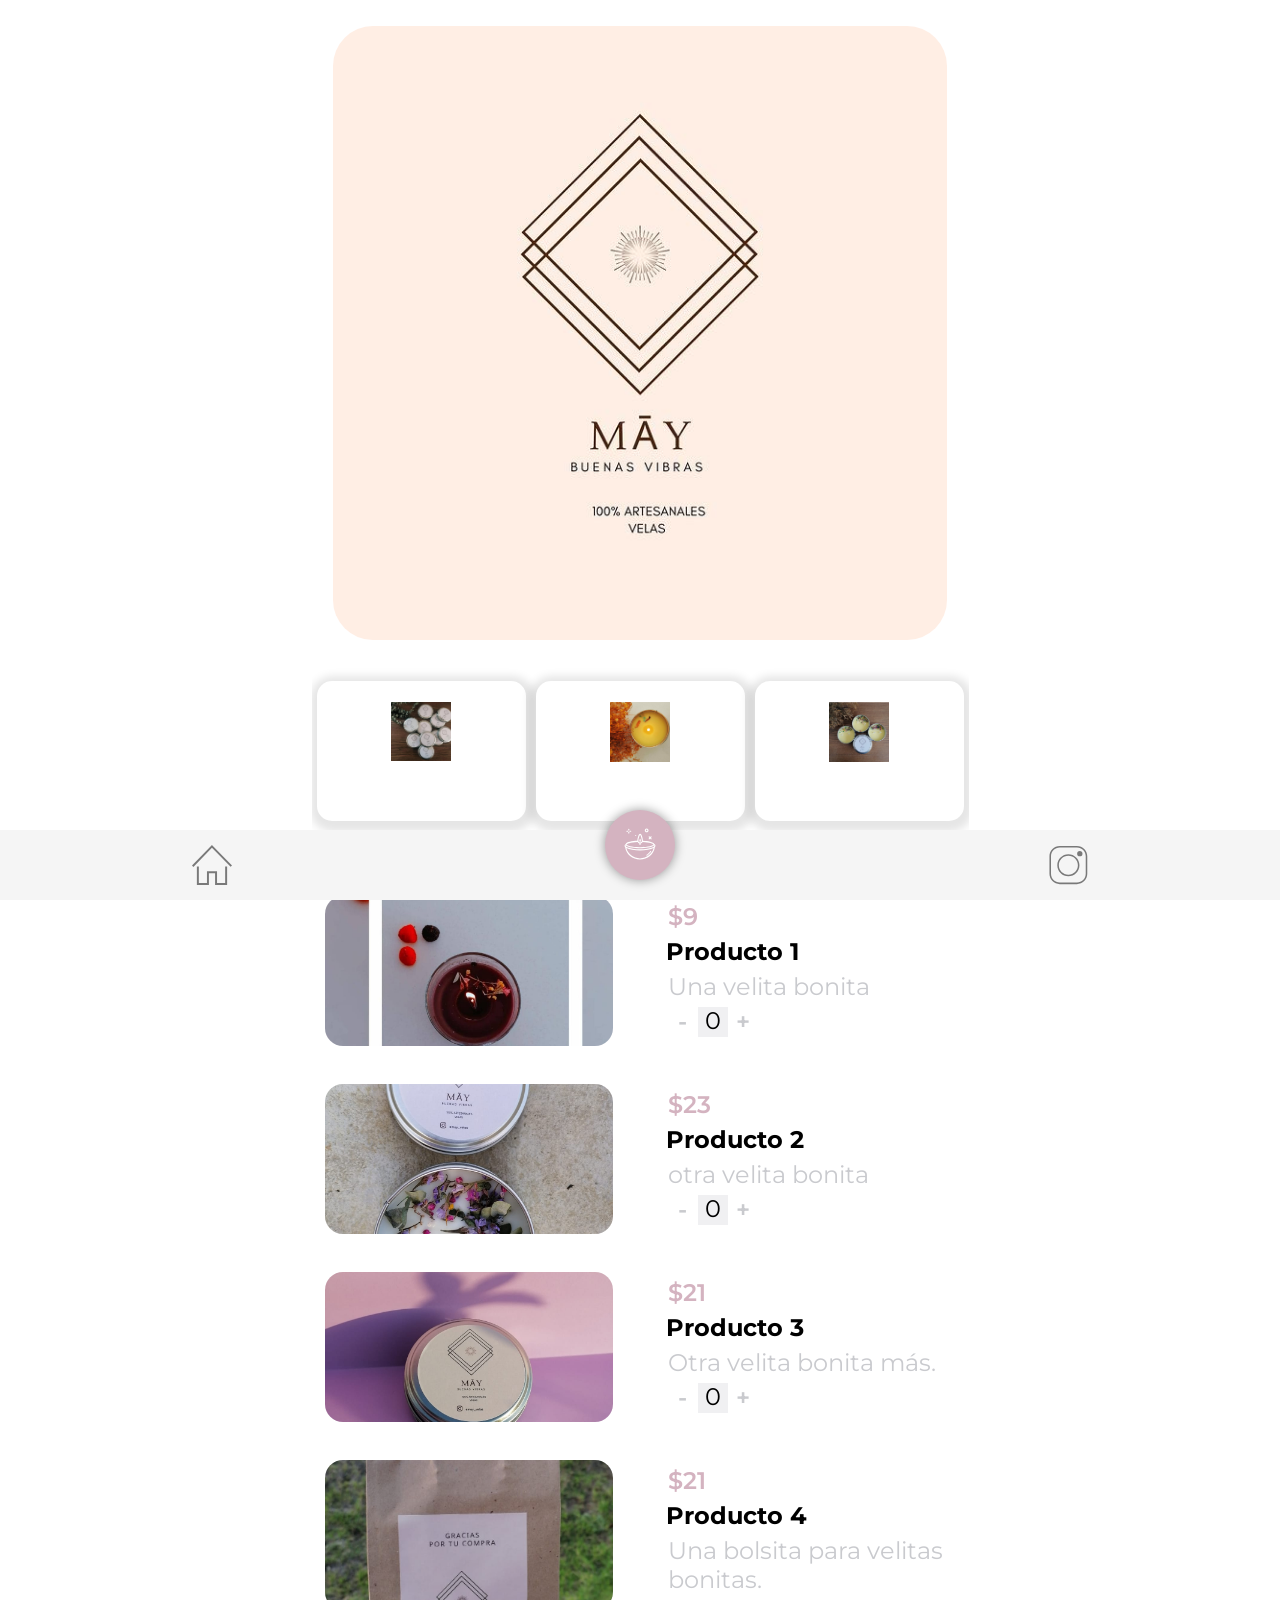
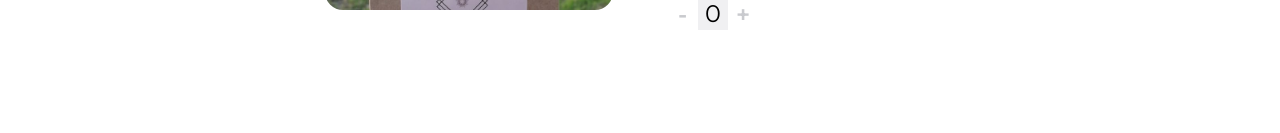
==== index.html @ f571882a "Se cambiaron iconos de muestra por los que hizo alexandra." ====
<!DOCTYPE html>
<html lang="es">

<head>
    <meta charset="utf-8">
    <link rel="stylesheet" href="styles.css">
    <link rel="stylesheet" href="styles2.css">
    <meta name="viewport" content="width=device-width, initial-scale=1.0">
    <title>MAY_VELAS</title>
</head>

<body>
    <div class="body1" style="display: block;">
        <header class="logoHeader">
            <img class="logo" src="./Images/logo.png" alt="logo">
        </header>

        <main class="main-body1">
            <div class="categorias"></div>

            <div class="platos"></div>

        </main>

        <footer class="footer-body1">
            <button class="icoFooter" onclick="reinicio()"><img src="./Images/home.svg"></button>
            <button class="icoSend" onclick="enviarCarrito()" alt="Iconos diseñados por Darius Dan"><img src="./Images/velon.svg"></button>
            <a href="https://www.instagram.com/may_velas/" target="_blank"><button class="icoFooter" ><img src="./Images/IG.svg"></button></a>



        </footer>
    </div>



    <div class="body2" style="display: none;">
        <header class="header-body2">

            <button class="back" onclick="retorno()"> <img class="return"  src="./Images/return.svg"> </button>
            <button class="del" onclick="vaciarArray()">
            <img class="basura" src="./Images/garbage.svg"></button>

        </header>
        <main>

            <div class="platos2"></div>
        </main>

        <footer class="footerCarrito">
            <div class="total">
                <div class="text">
                    <p>Subtotal</p>
                    <p>Tax % Fees</p>
                    <p>Delivery</p>
                    <p>TOTAL</p>
                </div>

                <div class="subtotal">
                    <p class="subtotalPrecio">0</p>
                    <p class="impuestos">0</p>
                    <p class="delivery">2.00 €</p>
                    <p class="totalPrecio">0</p>
                </div>

                <button class="envio" onclick="enviarPedido()">Enviar pedido</button>

            </div>
        </footer>
    </div>

    <script src="cat.js"></script>
    <script src="platos.js"></script>
    <script src="filtrado.js"></script>
    <script src="desglosePrecio.js"></script>
    <script src="contador.js"></script>
    <script src="cambiarPantalla.js"></script>
    <script src="pintarCarrito.js"></script>




</body>

</html>
---- styles.css ----
@import url("https://fonts.googleapis.com/css2?family=Montserrat:wght@400;500;600&display=swap");

/* font-family: 'Montserrat', sans-serif; */

* {
    font-family: "Montserrat", sans-serif;
    margin: 0;
    padding: 0;
}

body {
    background-color: #FFFFFF;
}

header {
    display: flex;
    justify-content: center;
    background-color: #FFFFFF;
}

.logoHeader {
    display: flex;
    justify-content: center;
}

main {
    background-color: #FFFFFF;
}

.logo {
    width: 50%;
    height: auto;
    border-radius: 40px;
}

.menuImg {
    width: 10vw;
    height: auto;
}

.menu {
    border: none;
    background-color: transparent;
    cursor: pointer;
}

.subButton {
    display: none;
}

p {
    color: #c9cace;
}

h1 {
    padding-left: 5%;
}

.slogan {
    padding-left: 5%;
}

nav {
    padding-right: 5%;
}

.categorias {
    display: flex;
    justify-content: space-between;
    width: 100vw;
    height: 190px;
    overflow-x: auto;
    overflow-y: hidden;
    white-space: nowrap;
    padding: 10px 0;
    top: 0%;
    background-color: #FFFFFF;
}

.categorias::-webkit-scrollbar {
    display: none;
}

.contenedorCategorias {
    width: 115px;
    height: 150px;
    border-radius: 15px;
    background-color: white;
    box-shadow: 1px 3px 8px 8px rgba(0, 0, 0, 0.1);
    margin: 5px;
    display: inline-grid;
    cursor: pointer;
    text-align: center;
    justify-content: center;
    align-items: center;
}

.contenedorCategoriasClick {
    width: 120px;
    height: 155px;
    border-radius: 15px;
    background-color: white;
    box-shadow: 1px 3px 9px 9px #D4B3C0;
    margin: 5px;
    display: inline-grid;
    cursor: pointer;
    text-align: center;
}

.contenedorCategoriasImg {
    width: 100%;
    height: auto;
    justify-self: center;
    align-self: center;
}

.container-img {
    width: 99px;
    height: 99px;
    object-fit: contain;
    border-radius: 10px;
    overflow: hidden;
}

.textoCategorias {
    color: black;
    font-size: 70%;
    font-weight: 500;
    line-height: 50%;
    margin: 0px;
}

.textoCategoriasClick {
    color: #c7adb7ef;
    font-size: 80%;
    font-weight: 500;
    line-height: 50%;
    margin: 0px;
    font-style: bold;
}

.price {
    color: #D4B3C0;
    font-weight: 600;
}

.platos {
    width: auto;
    padding-bottom: 65px;
}

.platos::-webkit-scrollbar {
    display: none;
}

.infoPlatos {
    display: flex;
    flex-direction: row;
    flex-wrap: nowrap;
    padding-left: 5%;
}

.infoPlatos img {
    width: 118px;
    height: 123px;
    border-radius: 18px;
    object-fit: cover;
    cursor: pointer;
}

.infoDetalle {
    margin-left: 7%;
}

.infoDetalle p {
    margin: 6px;
}

h4 {
    margin: 4px;
}

.counter {
    display: flex;
    flex-direction: row;
    flex-wrap: nowrap;
    padding-left: 6px;
}

.counter button {
    width: 30px;
    height: 30px;
    border: none;
    background-color: white;
    color: #c9cace;
    margin: 0px;
    padding: 0px;
    font-weight: 600;
    cursor: pointer;
}

.counterLeft {
    border-radius: 2px 0px 0px 2px;
}

.counterRight {
    border-radius: 0px 2px 2px 0px;
}

.counter p {
    width: 30px;
    height: 30px;
    background-color: #f0f0f2;
    color: black;
    margin: 0px;
    text-align: center;
    line-height: 28px;
}

footer {
    display: flex;
    justify-content: space-around;
    width: 100%;
    height: auto;
    align-items: center;
    background-color: whitesmoke;
    position: fixed;
    bottom: 0px;
}

button {
    outline: none;
}

.icoFooter {
    display: flex;
    background-color: transparent;
    border: none;
    cursor: pointer;
    padding: 10px;
}

.icoFooter img {
    width: 40px;
    opacity: 0.5;
}

.icoSend {
    width: 70px;
    height: 70px;
    border-radius: 50%;
    border: none;
    background-color: #D4B3C0;
    box-shadow: 0px 0px 11px rgba(0, 0, 0, 0.4);
    cursor: pointer;
    position: relative;
    top: -20px;
}

.icoSend img {
    width: 40px;
    filter: invert();
}

.main-body1 {
    margin-bottom: 20px;
}

@media screen and (min-width: 768px) {
    main {
        display: flex;
        justify-content: center;
        flex-direction: column;
    }
    header {
        justify-content: center;
    }
    .menu {
        display: none;
    }
    h1 {
        padding: 1%;
        text-align: center;
    }
    .slogan {
        padding: 1%;
        text-align: center;
    }
    .categorias {
        width: auto;
        margin: auto;
    }
    .contenedorCategorias {
        width: 209px;
        height: 140px;
    }
    .contenedorCategorias img {
        width: 60%;
        padding-top: 1%;
    }
    .contenedorCategorias p {
        font-size: 117%;
    }
    .infoDetalle {
        width: 36%;
    }
    .infoDetalle p {
        font-size: 1.5em;
    }
    .infoDetalle h4 {
        font-size: 1.5em;
    }
    .platos {
        width: 100%;
    }
    .infoPlatos {
        justify-content: center;
    }
    .infoPlatos img {
        width: 310px;
        height: 150px;
    }
    .counter button {
        width: 40px;
        height: 40px;
        font-size: 1.5em;
    }
    .counter p {
        width: 40px;
        height: 40px;
        line-height: 40px;
    }
}
---- styles2.css ----
@import url('https://fonts.googleapis.com/css2?family=Montserrat:wght@400;500;600&display=swap');

/* font-family: 'Montserrat', sans-serif; */

* {
    font-family: 'Montserrat', sans-serif;
    margin: 0;
    padding: 0;
}

body {
    background-color: #FFFFFF;
}

header {
    display: flex;
    flex-direction: row;
    justify-content: space-between;
    padding: 2%;
}

.header-body2 {
    background-color: whitesmoke;
}

.separador-header {
    background-color: #FFFFFF;
    width: 100%;
    height: 20px;
}

.back {
    display: flex;
    justify-content: center;
    align-items: center;
    width: 10px;
    height: auto;
    border: none;
    background-color: #F0F0F2;
    border-radius: 2px;
    margin-left: 20px;
}

.return {
    width: 40px;
}

.flech {
    width: 80%;
    height: auto;
}

.del {
    display: flex;
    justify-content: center;
    align-items: center;
    width: 40px;
    height: 40px;
    border: none;
    background-color: transparent;
    margin-right: 20px;
}

.basura {
    width: 40px;
    height: auto;
}

h3 {
    padding: 5%;
}

.price {
    color: #D4B3C0;
    font-weight: 600;
}

.platos2 {
    width: auto;
    height: 60vh;
    overflow: scroll;
    background-color: #FFFFFF;
}

.platos2::-webkit-scrollbar {
    display: none;
}

.infoPlatos {
    display: flex;
    flex-direction: row;
    flex-wrap: nowrap;
    margin-bottom: 2vh;
    padding-left: 5%;
    margin-top: 20px;
}

.image {
    width: 118px;
    height: 123px;
    border-radius: 18px;
    object-fit: cover;
    cursor: pointer;
}

.infoDetalle {
    margin-left: 7%;
}

.infoDetalle p {
    margin: 6px;
}

h4 {
    margin: 4px;
}

.counter {
    display: flex;
    flex-direction: row;
    flex-wrap: nowrap;
    padding-left: 6px;
}

.counter button {
    width: 30px;
    height: 30px;
    border: none;
    background-color: white;
    color: #C9CACE;
    margin: 0px;
    padding: 0px;
    font-weight: 600;
    cursor: pointer;
}

.counterLeft {
    border-radius: 2px 0px 0px 2px;
}

.counterRight {
    border-radius: 0px 2px 2px 0px;
}

.counter p {
    width: 30px;
    height: 30px;
    background-color: #F0F0F2;
    color: black;
    margin: 0px;
    text-align: center;
    line-height: 28px;
}

footer {
    position: fixed;
    bottom: 0;
}

.total {
    display: flex;
    flex-direction: row;
    flex-wrap: wrap;
    width: 100%;
    height: 30vh;
    background-color: #D4B3C0;
    border-radius: 33px 33px 0px 0px;
    justify-content: space-around;
    align-content: center;
}

.text {
    display: flex;
    flex-direction: column;
    align-items: center;
    width: 50vw;
}

.text p {
    height: auto;
    color: #FFFFFF;
    opacity: (0.5);
}

.subtotal {
    display: flex;
    flex-direction: column;
    align-items: center;
    width: 50vw;
}

.subtotal p {
    height: auto;
    color: #FFFFFF;
    font-weight: 600;
}

.envio {
    width: 70%;
    height: 20%;
    border-radius: 10px;
    background-color: white;
    border: none;
    font-weight: 600;
    color: black;
    margin-top: 10%;
}

.footerCarrito {
    position: sticky;
}

@media screen and (min-width:768px) {
    .image {
        width: 250px;
    }
    h3 {
        text-align: center;
    }
    .platos {
        display: flex;
        flex-direction: column;
        align-items: center;
    }
    .infoDetalle {
        width: 30vw;
    }
}
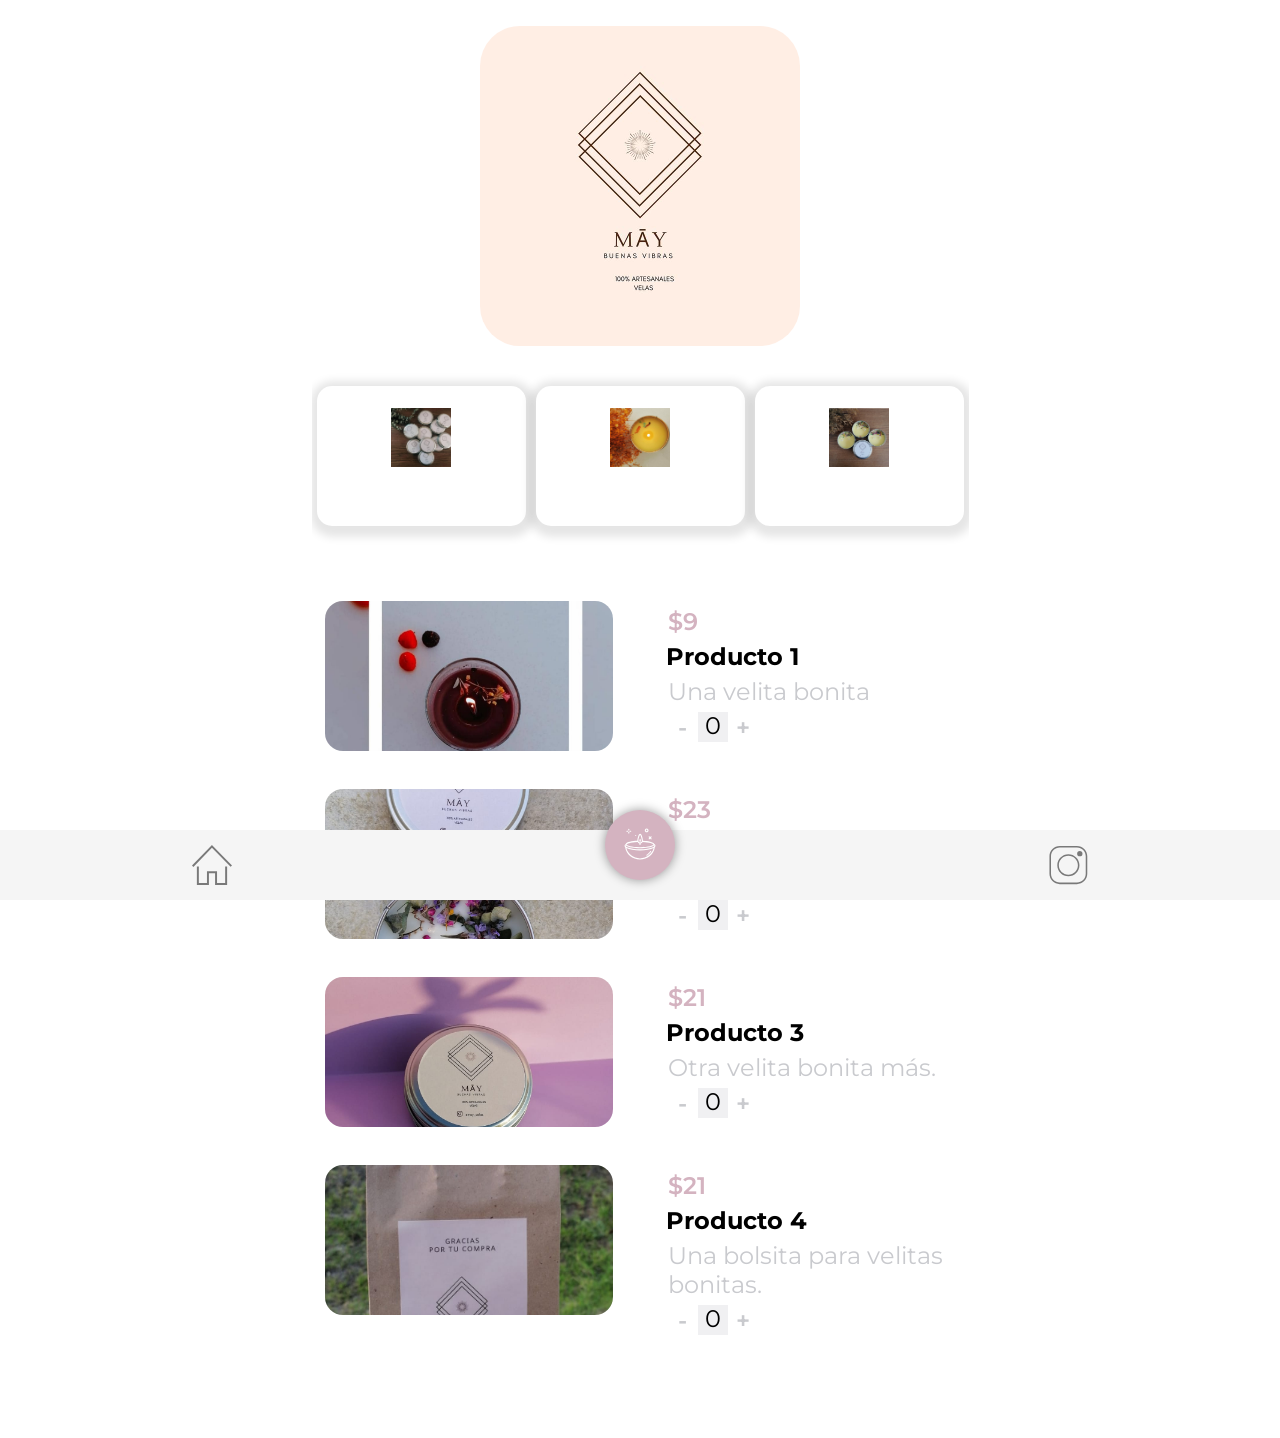
==== commit dc906131: "Se creó un contenedor para el logo para solucionar el problema del tamaño en navegadores estandar." ====
--- a/index.html
+++ b/index.html
@@ -12,7 +12,7 @@
 <body>
     <div class="body1" style="display: block;">
         <header class="logoHeader">
-            <img class="logo" src="./Images/logo.png" alt="logo">
+            <div class="contenedorLogo"><img class="logo" src="./Images/logo.png" alt="logo"></div>
         </header>
 
         <main class="main-body1">
@@ -38,8 +38,7 @@
         <header class="header-body2">
 
             <button class="back" onclick="retorno()"> <img class="return"  src="./Images/return.svg"> </button>
-            <button class="del" onclick="vaciarArray()">
-            <img class="basura" src="./Images/garbage.svg"></button>
+            <button class="del" onclick="vaciarArray()"> <img class="basura" src="./Images/garbage.svg"></button>
 
         </header>
         <main>
--- a/styles.css
+++ b/styles.css
@@ -19,6 +19,11 @@
 }
 
 .logoHeader {
+    display: flex;
+    justify-content: center;
+}
+
+.contenedorLogo {
     display: flex;
     justify-content: center;
 }
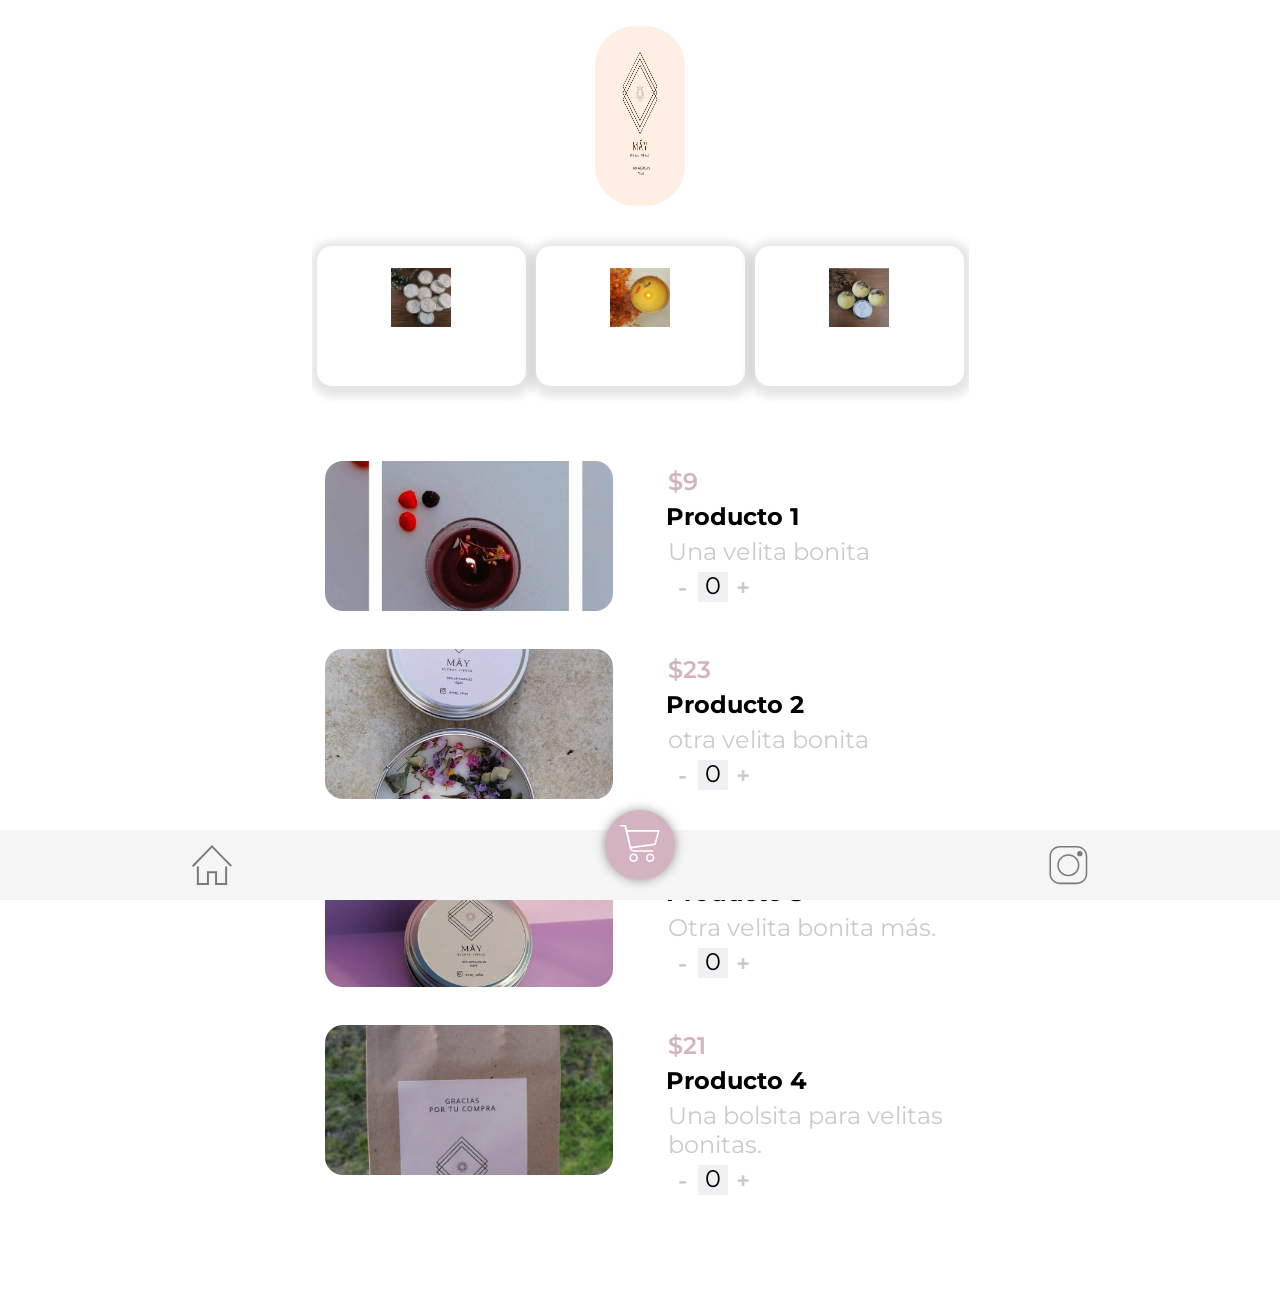
==== commit 222d35c2: "Se cambió el ícono de comprar, se cambió también el ícono de retorno." ====
--- a/index.html
+++ b/index.html
@@ -24,7 +24,7 @@
 
         <footer class="footer-body1">
             <button class="icoFooter" onclick="reinicio()"><img src="./Images/home.svg"></button>
-            <button class="icoSend" onclick="enviarCarrito()" alt="Iconos diseñados por Darius Dan"><img src="./Images/velon.svg"></button>
+            <button class="icoSend" onclick="enviarCarrito()" alt="Iconos diseñados por Darius Dan"><img src="./Images/cart.svg"></button>
             <a href="https://www.instagram.com/may_velas/" target="_blank"><button class="icoFooter" ><img src="./Images/IG.svg"></button></a>
 
 
@@ -37,7 +37,7 @@
     <div class="body2" style="display: none;">
         <header class="header-body2">
 
-            <button class="back" onclick="retorno()"> <img class="return"  src="./Images/return.svg"> </button>
+            <button class="back" onclick="retorno()"> <img class="return"  src="./Images/home.svg"> </button>
             <button class="del" onclick="vaciarArray()"> <img class="basura" src="./Images/garbage.svg"></button>
 
         </header>
--- a/styles.css
+++ b/styles.css
@@ -26,6 +26,7 @@
 .contenedorLogo {
     display: flex;
     justify-content: center;
+    height: 180px;
 }
 
 main {
--- a/styles2.css
+++ b/styles2.css
@@ -42,7 +42,7 @@
 }
 
 .return {
-    width: 40px;
+    width: 50px;
 }
 
 .flech {
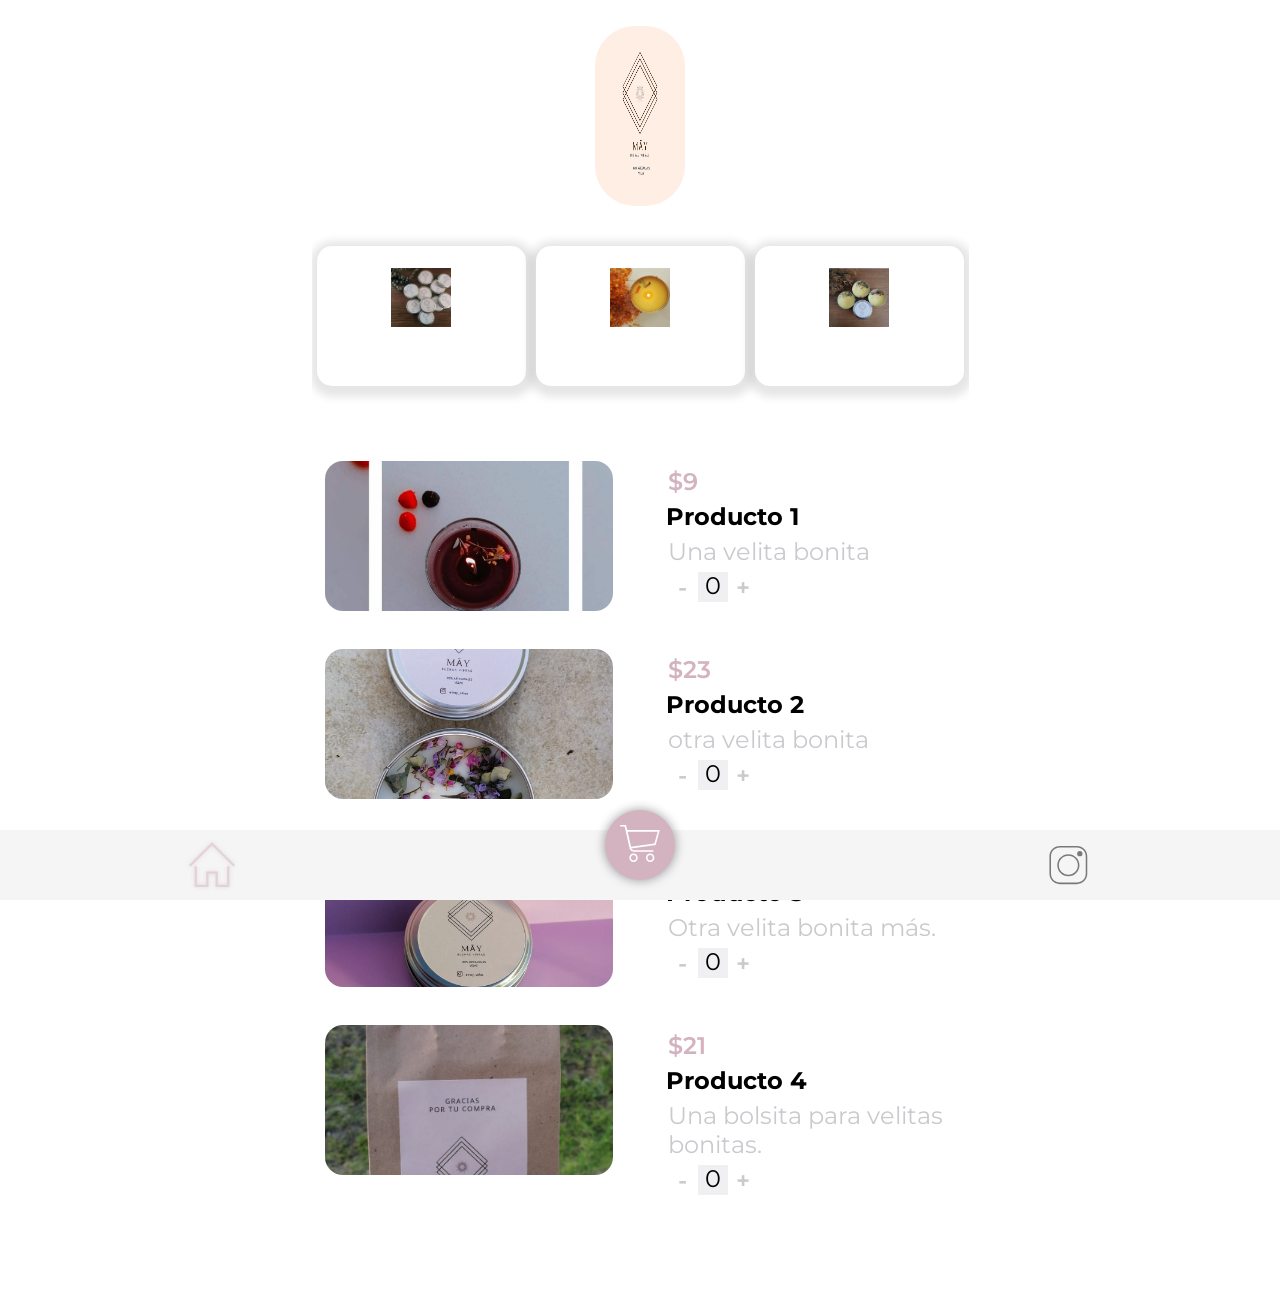
==== commit 7a59f9de: "Se añadió el formulario en donde el cliente ingresa datos como el correo electrónico, dirección, y c" ====
--- a/index.html
+++ b/index.html
@@ -23,7 +23,7 @@
         </main>
 
         <footer class="footer-body1">
-            <button class="icoFooter" onclick="reinicio()"><img src="./Images/home.svg"></button>
+            <button class="icoFooter" onclick="reinicio()"><img class="homeSeleccionado" src="./Images/home.svg"></button>
             <button class="icoSend" onclick="enviarCarrito()" alt="Iconos diseñados por Darius Dan"><img src="./Images/cart.svg"></button>
             <a href="https://www.instagram.com/may_velas/" target="_blank"><button class="icoFooter" ><img src="./Images/IG.svg"></button></a>
 
@@ -46,6 +46,18 @@
             <div class="platos2"></div>
         </main>
 
+        <div class="cajaFormulario" style="display: none;">
+            <form id="formID" method="get">
+                <p class="txtForm"><input type="text" name="nombre" placeholder="Nombres y apellidos" id="nombre"></p>
+                <p class="txtForm"><input type="text" name="mail" placeholder="Mail"></p>
+                <p class="txtForm"><input type="text" name="direccion" placeholder="Dirección de envío" id="direccion"></p>
+                <p class="txtForm"><textarea class="commentForm" type="text" name="comentarios" placeholder="Comentarios adicionales" id="comentario"></textarea></p>
+                <p>
+                    <input class="btnForm" type="submit" value="Enviar" onclick="enviarPedido()">&nbsp; &nbsp; &nbsp;
+                    <input class="btnForm" type="reset" value="Cancelar" onclick="cancelarPedido()">
+                </p>
+            </form>
+        </div>
         <footer class="footerCarrito">
             <div class="total">
                 <div class="text">
@@ -62,7 +74,7 @@
                     <p class="totalPrecio">0</p>
                 </div>
 
-                <button class="envio" onclick="enviarPedido()">Enviar pedido</button>
+                <button class="envio" onclick="continuarPedido()">Continuar Compra</button>
 
             </div>
         </footer>
--- a/styles.css
+++ b/styles.css
@@ -268,6 +268,11 @@
     filter: invert();
 }
 
+.homeSeleccionado {
+    filter: invert(100%) sepia(98%) saturate(829%) hue-rotate(288deg) brightness(87%) contrast(84%) drop-shadow(0.1px 0.1px 2px #D4B3C0);
+    transform: scale(1.15)
+}
+
 .main-body1 {
     margin-bottom: 20px;
 }
--- a/styles2.css
+++ b/styles2.css
@@ -210,6 +210,71 @@
     position: sticky;
 }
 
+.cajaFormulario {
+    background: linear-gradient( rgba(212, 179, 192, 0.3), rgba(255, 255, 255, 0.1));
+    backdrop-filter: blur(10px);
+    position: fixed;
+    top: 50%;
+    left: 50%;
+    width: 90vw;
+    height: 120vw;
+    transform: translate(-50%, -50%);
+    z-index: 2;
+    border: 1.8px ridge rgba(255, 255, 255, 0.3);
+    border-radius: 30px;
+    display: flex;
+    align-items: center;
+}
+
+#formID {
+    display: flex;
+    flex-direction: column;
+    flex-wrap: nowrap;
+    align-items: center;
+    margin: auto;
+}
+
+.txtForm {
+    padding-bottom: 12%;
+}
+
+input[type=text] {
+    border: none;
+    background-color: white;
+    border-radius: 6px;
+    width: 16rem;
+    height: 1.5rem;
+    padding-left: 5%;
+}
+
+input[type=text]::placeholder {
+    text-align: top;
+    color: #D4B3C0;
+}
+
+.commentForm {
+    height: 6rem;
+    width: 16rem;
+    border: none;
+    border-radius: 6px;
+    padding-left: 5%;
+    padding-right: 5%;
+}
+
+textarea::placeholder {
+    color: #D4B3C0;
+}
+
+.btnForm {
+    background-color: #D4B3C0;
+    border: none;
+    color: white;
+    border-radius: 6px;
+    width: 6rem;
+    height: 2.5rem;
+    filter: drop-shadow(2px 2px 6px white);
+}
+
 @media screen and (min-width:768px) {
     .image {
         width: 250px;
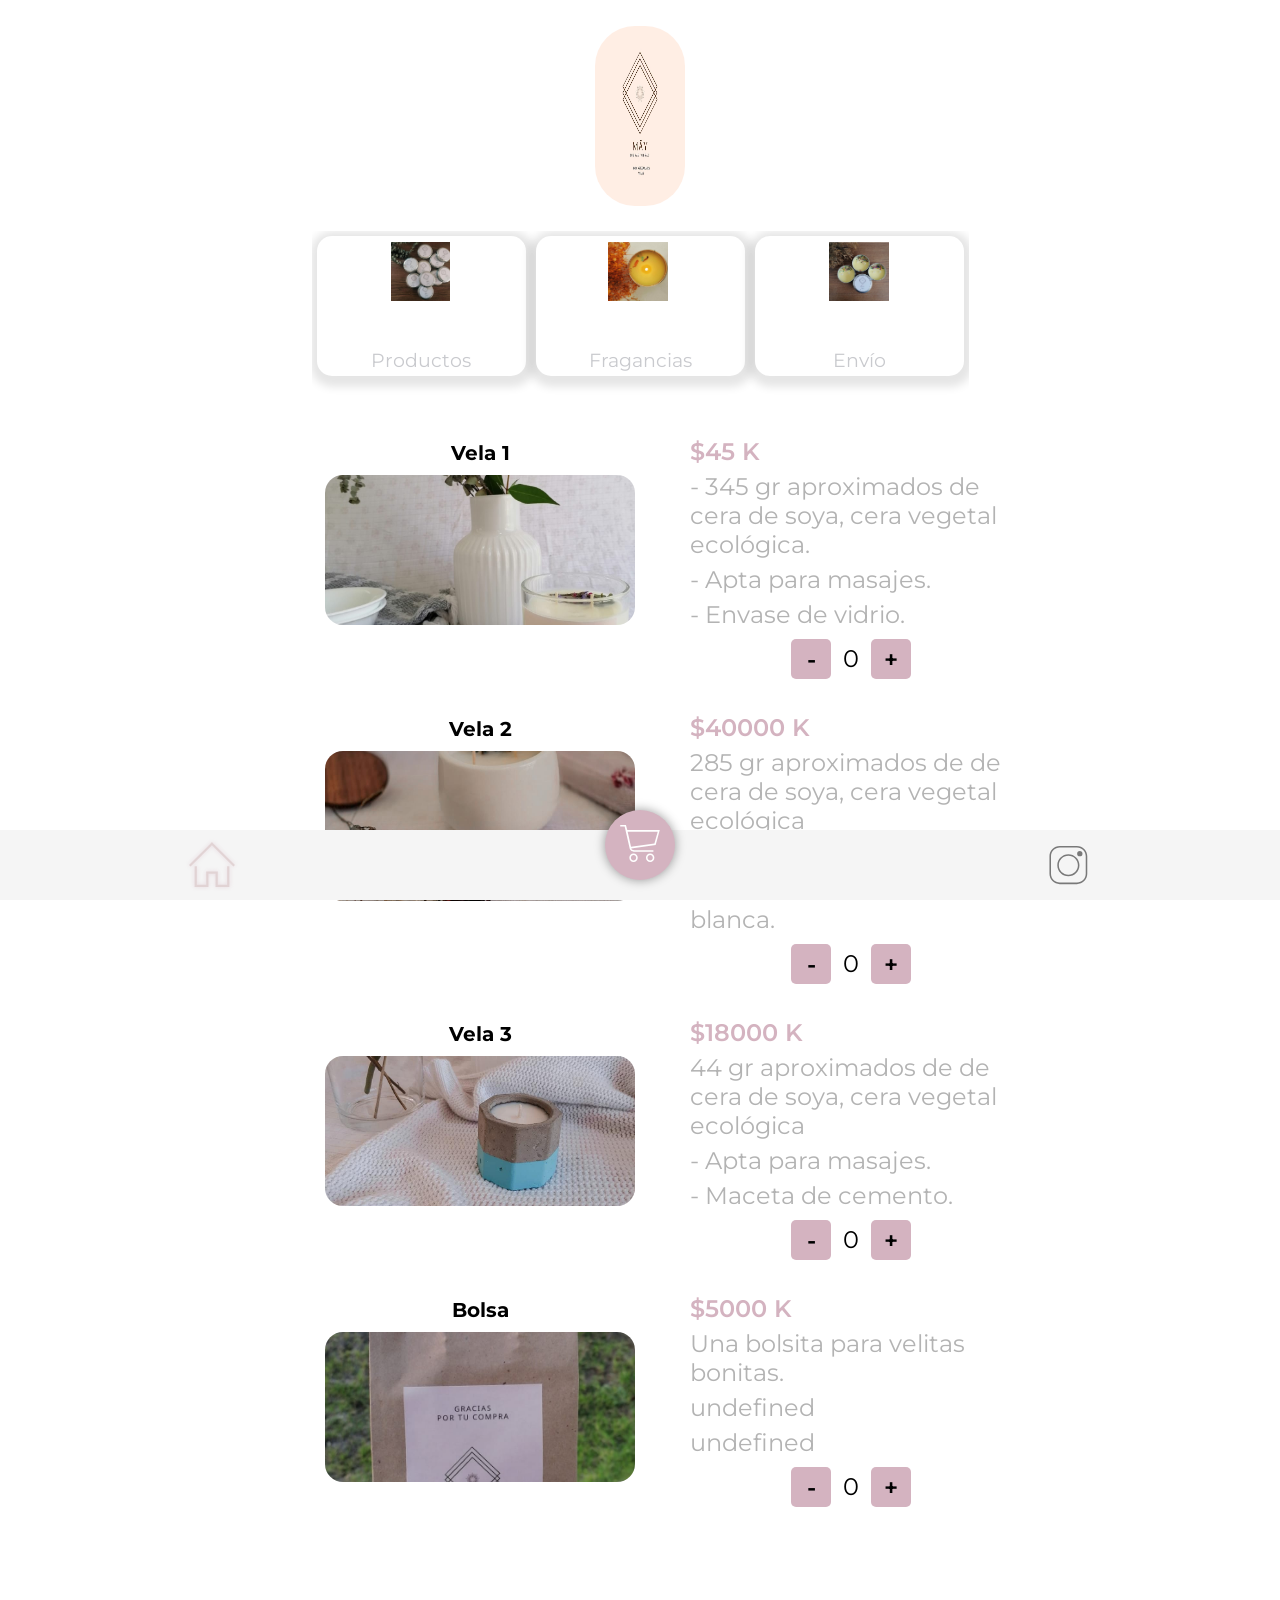
==== commit 1e66ab2c: "Se cambió la forma de mostrar los precios, y el símbolo de euro por el de peso." ====
--- a/index.html
+++ b/index.html
@@ -51,7 +51,7 @@
                 <p class="txtForm"><input type="text" name="nombre" placeholder="Nombres y apellidos" id="nombre"></p>
                 <p class="txtForm"><input type="text" name="mail" placeholder="Mail"></p>
                 <p class="txtForm"><input type="text" name="direccion" placeholder="Dirección de envío" id="direccion"></p>
-                <p class="txtForm"><textarea class="commentForm" type="text" name="comentarios" placeholder="Comentarios adicionales" id="comentario"></textarea></p>
+                <p class="txtForm"><textarea class="commentForm" type="text" name="comentarios" placeholder="Dinos aquí tu frangancia" id="comentario"></textarea></p>
                 <p>
                     <input class="btnForm" type="submit" value="Enviar" onclick="enviarPedido()">&nbsp; &nbsp; &nbsp;
                     <input class="btnForm" type="reset" value="Cancelar" onclick="cancelarPedido()">
@@ -70,7 +70,6 @@
                 <div class="subtotal">
                     <p class="subtotalPrecio">0</p>
                     <p class="impuestos">0</p>
-                    <p class="delivery">2.00 €</p>
                     <p class="totalPrecio">0</p>
                 </div>
 
--- a/styles.css
+++ b/styles.css
@@ -78,7 +78,6 @@
     overflow-x: auto;
     overflow-y: hidden;
     white-space: nowrap;
-    padding: 10px 0;
     top: 0%;
     background-color: #FFFFFF;
 }
@@ -148,6 +147,7 @@
 .price {
     color: #D4B3C0;
     font-weight: 600;
+    font-size: 20px;
 }
 
 .platos {
@@ -174,6 +174,13 @@
     cursor: pointer;
 }
 
+.contenedorImagenProductos {
+    height: auto;
+    display: flex;
+    align-items: center;
+    flex-direction: column;
+}
+
 .infoDetalle {
     margin-left: 7%;
 }
@@ -186,23 +193,31 @@
     margin: 4px;
 }
 
+.nombreProducto {
+    margin-top: 10px;
+    margin-bottom: 10px;
+    font-size: 20px;
+}
+
 .counter {
     display: flex;
+    justify-content: center;
     flex-direction: row;
     flex-wrap: nowrap;
-    padding-left: 6px;
+    margin-top: 10px;
 }
 
 .counter button {
-    width: 30px;
-    height: 30px;
+    width: 35px;
+    height: 35px;
     border: none;
-    background-color: white;
-    color: #c9cace;
+    background-color: #D4B3C0;
+    color: black;
     margin: 0px;
     padding: 0px;
     font-weight: 600;
     cursor: pointer;
+    border-radius: 5px;
 }
 
 .counterLeft {
@@ -216,11 +231,17 @@
 .counter p {
     width: 30px;
     height: 30px;
-    background-color: #f0f0f2;
     color: black;
     margin: 0px;
     text-align: center;
     line-height: 28px;
+    display: flex;
+    justify-content: center;
+    align-items: center;
+}
+
+.descripciones {
+    color: #b3b3b3;
 }
 
 footer {
@@ -274,7 +295,7 @@
 }
 
 .main-body1 {
-    margin-bottom: 20px;
+    margin-bottom: 10px;
 }
 
 @media screen and (min-width: 768px) {
--- a/styles2.css
+++ b/styles2.css
@@ -92,7 +92,19 @@
     flex-wrap: nowrap;
     margin-bottom: 2vh;
     padding-left: 5%;
-    margin-top: 20px;
+    margin-top: 10px;
+}
+
+.contenedorImagenProductos {
+    height: auto;
+    display: flex;
+    align-items: center;
+    flex-direction: column;
+}
+
+.nombreProducto {
+    margin-top: 10px;
+    margin-bottom: 10px;
 }
 
 .image {
@@ -101,55 +113,6 @@
     border-radius: 18px;
     object-fit: cover;
     cursor: pointer;
-}
-
-.infoDetalle {
-    margin-left: 7%;
-}
-
-.infoDetalle p {
-    margin: 6px;
-}
-
-h4 {
-    margin: 4px;
-}
-
-.counter {
-    display: flex;
-    flex-direction: row;
-    flex-wrap: nowrap;
-    padding-left: 6px;
-}
-
-.counter button {
-    width: 30px;
-    height: 30px;
-    border: none;
-    background-color: white;
-    color: #C9CACE;
-    margin: 0px;
-    padding: 0px;
-    font-weight: 600;
-    cursor: pointer;
-}
-
-.counterLeft {
-    border-radius: 2px 0px 0px 2px;
-}
-
-.counterRight {
-    border-radius: 0px 2px 2px 0px;
-}
-
-.counter p {
-    width: 30px;
-    height: 30px;
-    background-color: #F0F0F2;
-    color: black;
-    margin: 0px;
-    text-align: center;
-    line-height: 28px;
 }
 
 footer {
@@ -212,7 +175,7 @@
 
 .cajaFormulario {
     background: linear-gradient( rgba(212, 179, 192, 0.3), rgba(255, 255, 255, 0.1));
-    backdrop-filter: blur(10px);
+    backdrop-filter: blur(20px);
     position: fixed;
     top: 50%;
     left: 50%;
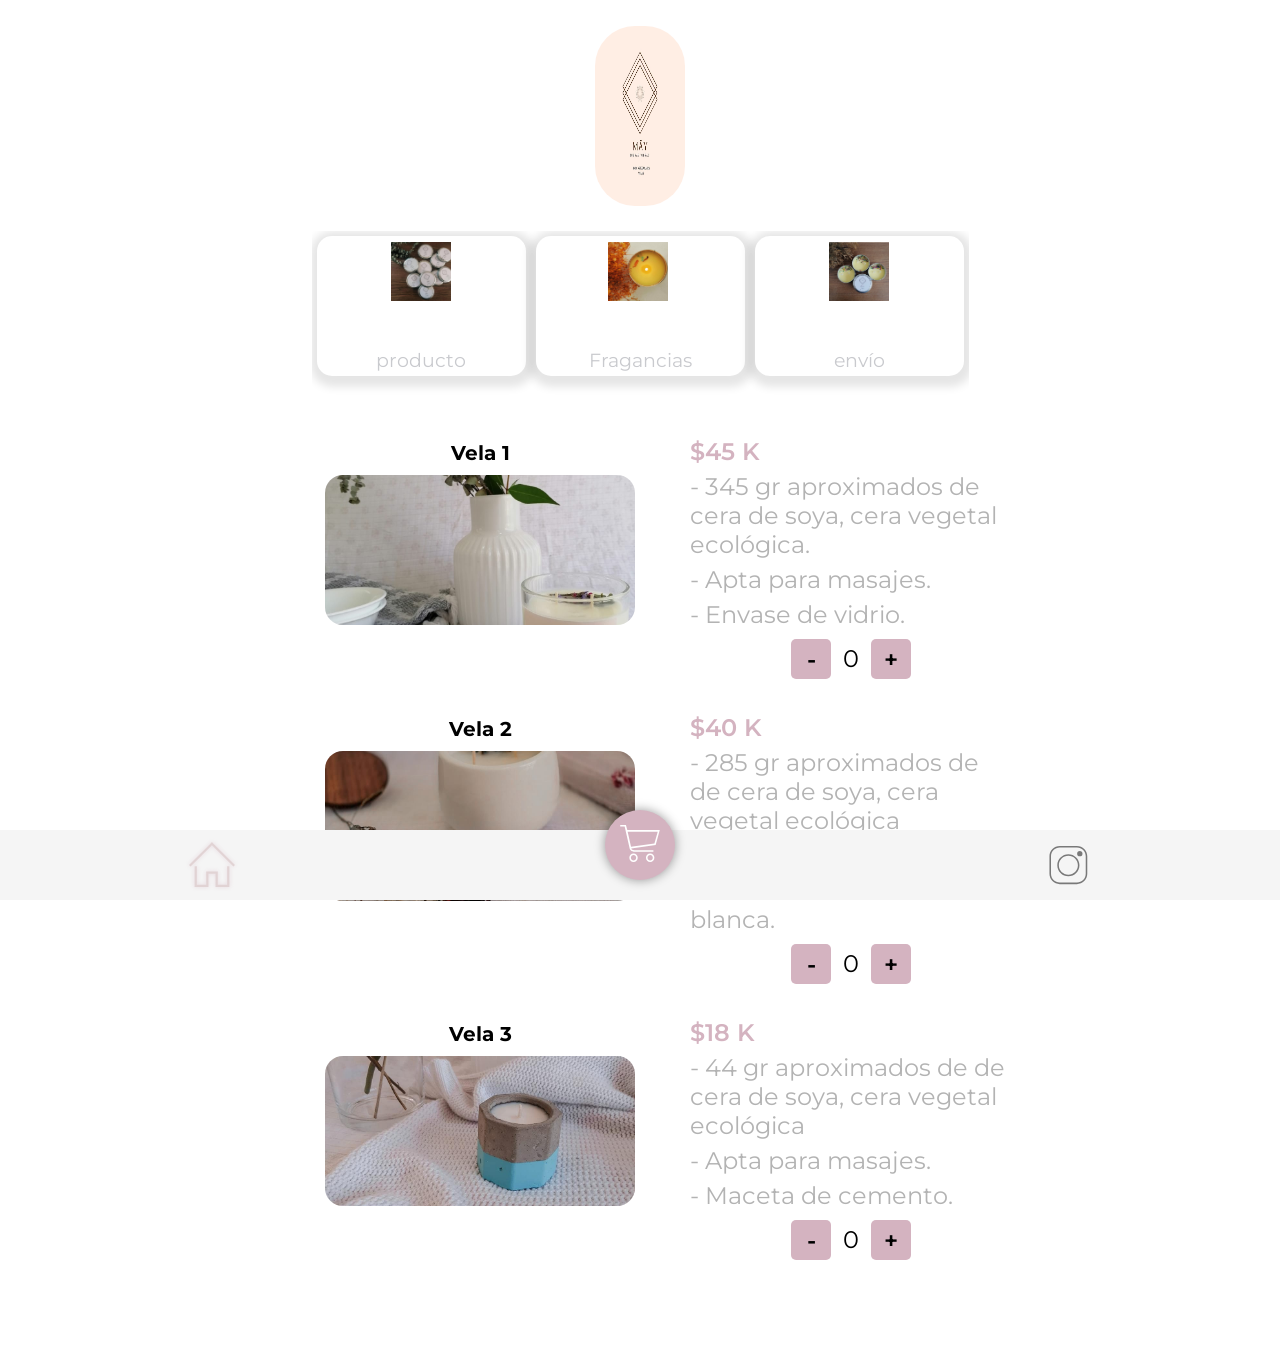
==== commit e743c0ab: "Se le puso un anchor al botón enviar para probar si se sluciona el problema ue hay en instagram." ====
--- a/index.html
+++ b/index.html
@@ -53,7 +53,11 @@
                 <p class="txtForm"><input type="text" name="direccion" placeholder="Dirección de envío" id="direccion"></p>
                 <p class="txtForm"><textarea class="commentForm" type="text" name="comentarios" placeholder="Dinos aquí tu frangancia" id="comentario"></textarea></p>
                 <p>
-                    <input class="btnForm" type="submit" value="Enviar" onclick="enviarPedido()">&nbsp; &nbsp; &nbsp;
+                    <a href="javascript:window.open('https://api.whatsapp.com/send/?phone=34662214099&text=_hola_mundo&app_absent=0' );">
+
+
+                        <input class="btnForm" type="submit" value="Enviar" onclick="enviarPedido()">&nbsp; &nbsp; &nbsp;
+                    </a>
                     <input class="btnForm" type="reset" value="Cancelar" onclick="cancelarPedido()">
                 </p>
             </form>
@@ -70,6 +74,7 @@
                 <div class="subtotal">
                     <p class="subtotalPrecio">0</p>
                     <p class="impuestos">0</p>
+                    <p class="delivery">2.00 $</p>
                     <p class="totalPrecio">0</p>
                 </div>
 
